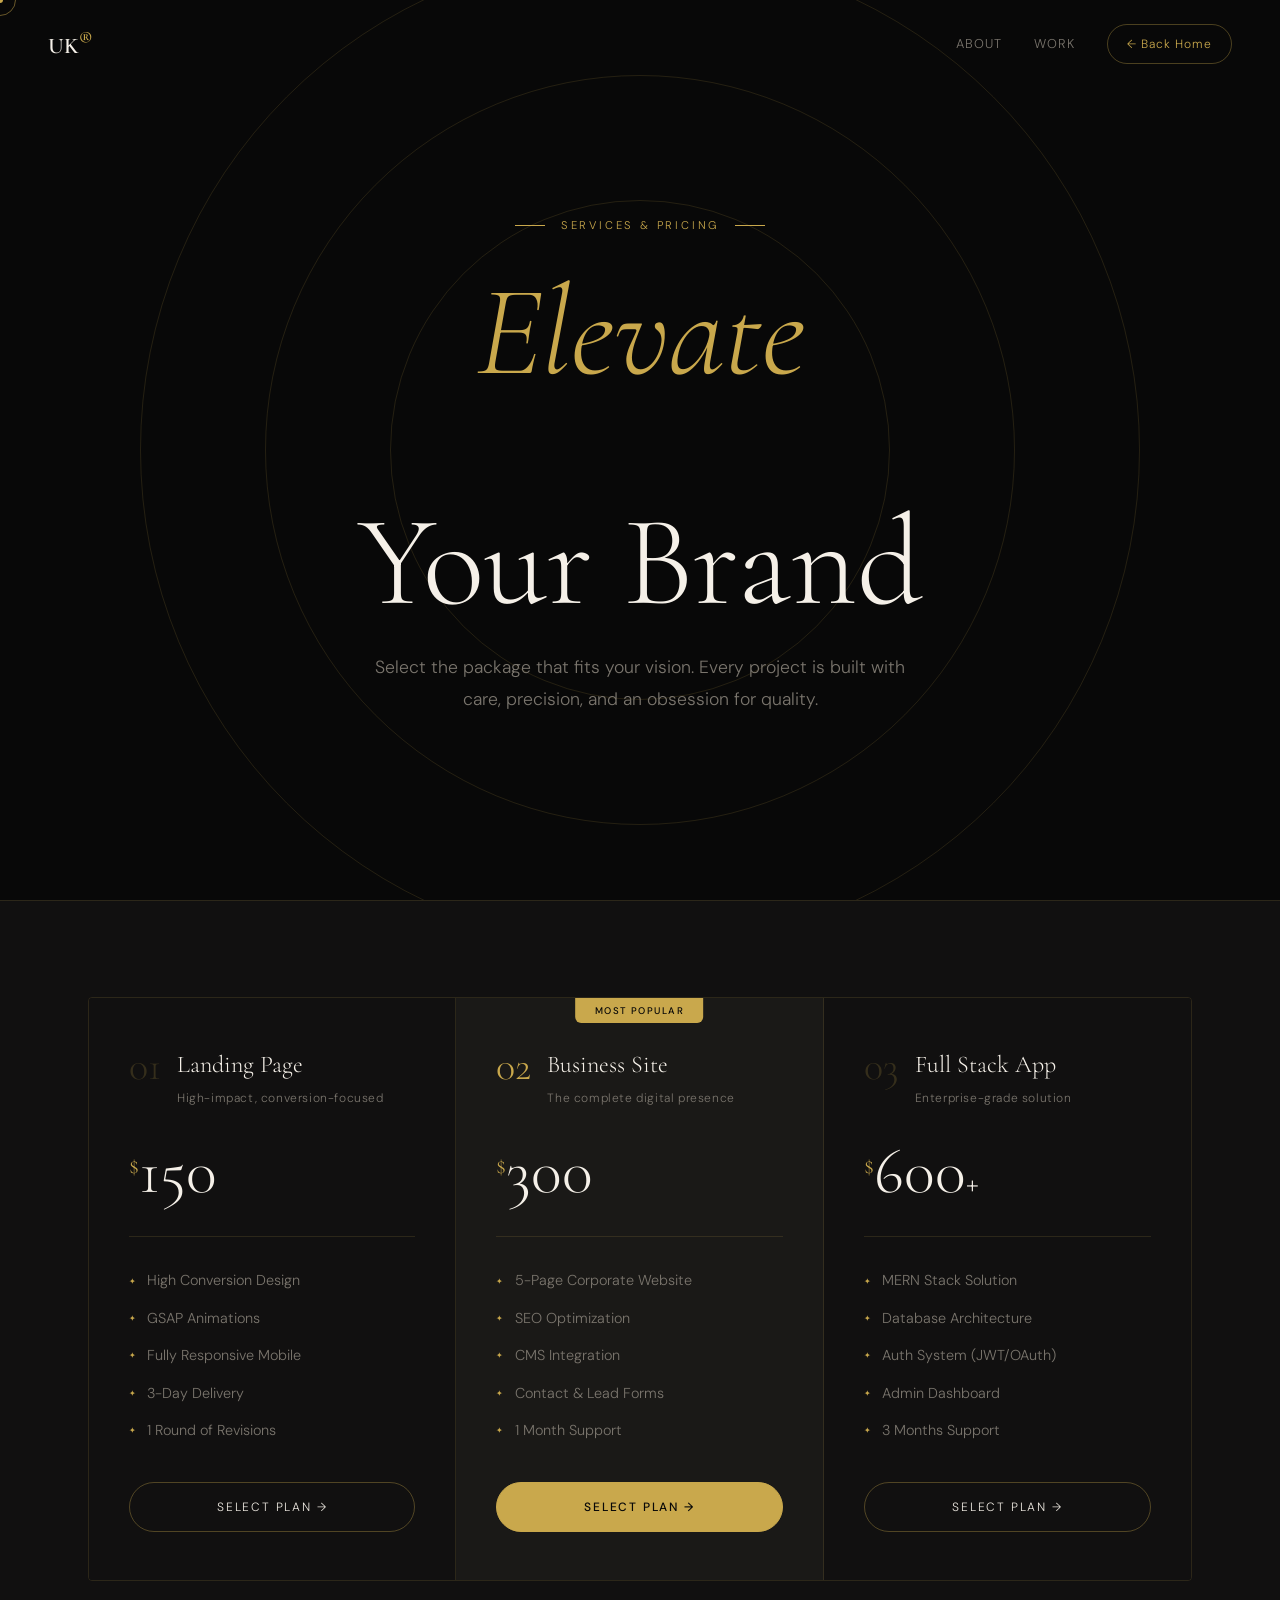
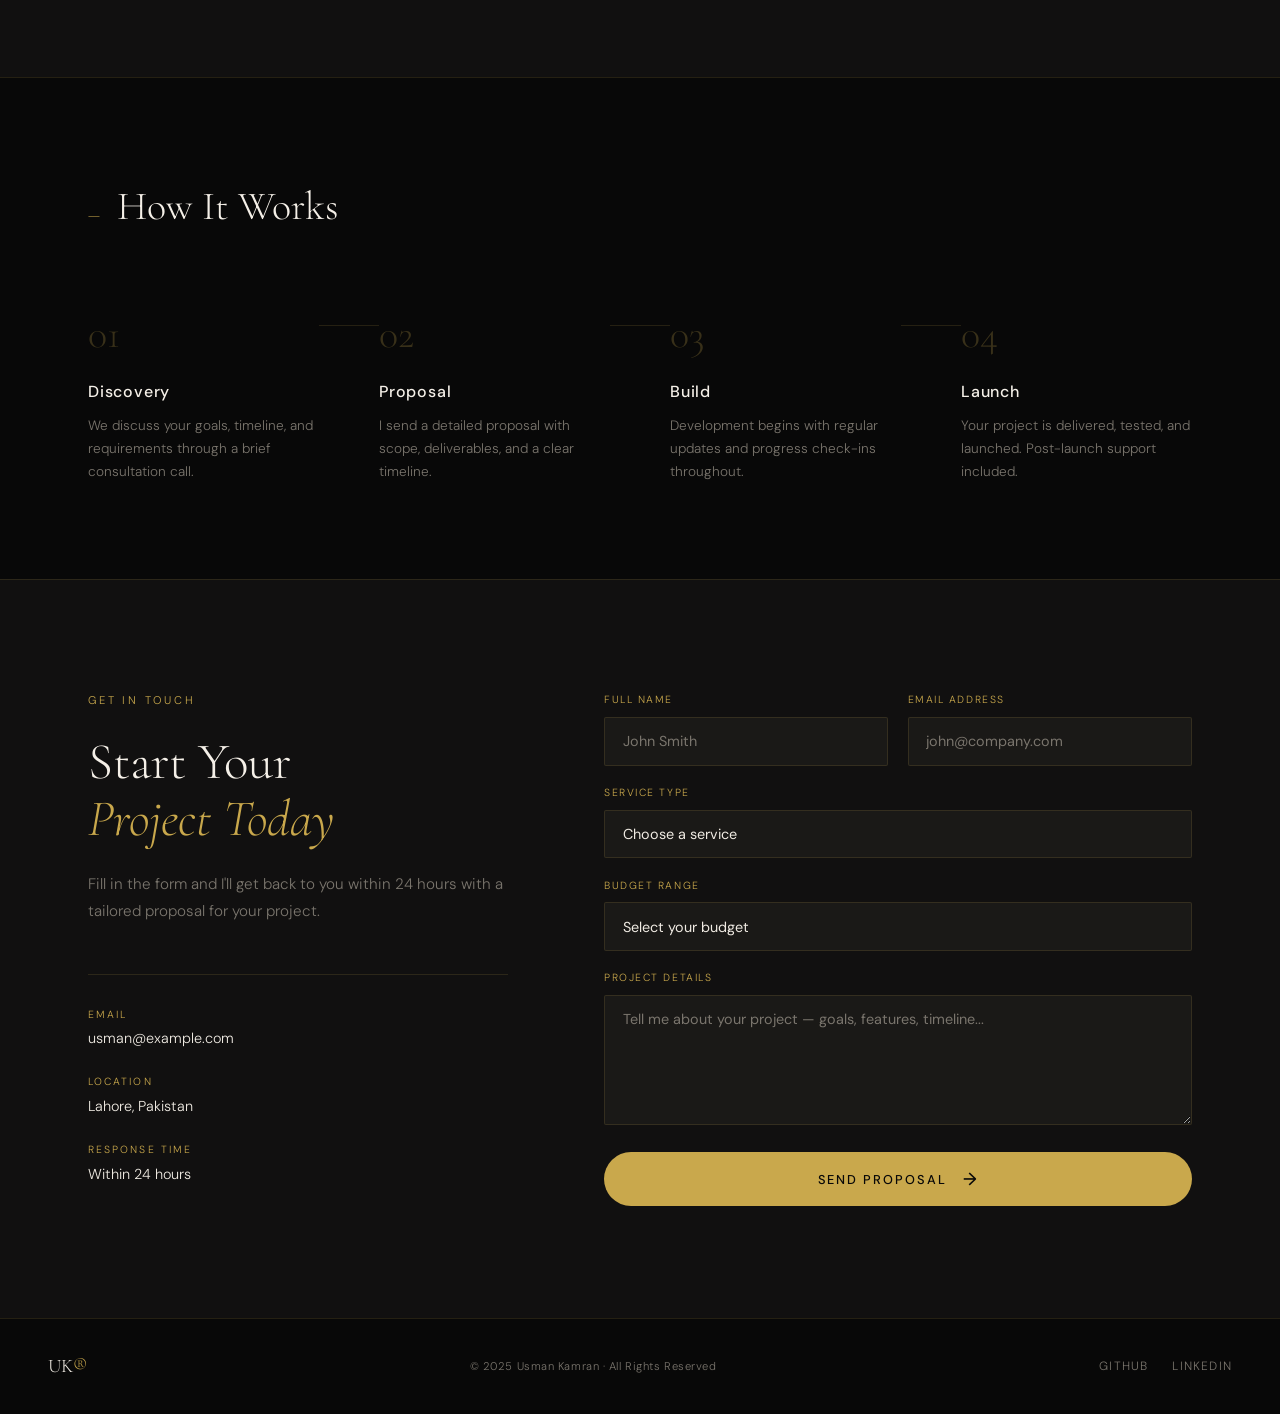
==== Front-end/hire.html @ 37215e36 "Initial commit" ====
<!DOCTYPE html>
<html lang="en">
<head>
    <meta charset="UTF-8">
    <meta name="viewport" content="width=device-width, initial-scale=1.0">
    <title>Hire Usman — Start Your Project</title>
    <link rel="preconnect" href="https://fonts.googleapis.com">
    <link rel="stylesheet" href="https://fonts.googleapis.com/css2?family=Cormorant+Garamond:ital,wght@0,300;0,400;0,600;1,300;1,400&family=DM+Sans:wght@300;400;500&display=swap">
    <link rel="stylesheet" href="hire.css">
</head>
<body>

    <div id="cursor-dot"></div>
    <div id="cursor-ring"></div>

    <nav id="nav">
        <a href="index.html" class="nav-logo">UK<span class="nav-logo-dot">®</span></a>
        <div class="nav-right">
            <a href="index.html#about" class="nav-link">About</a>
            <a href="index.html#work" class="nav-link">Work</a>
            <a href="index.html" class="nav-back">← Back Home</a>
        </div>
    </nav>

    <main>
        <!-- HERO -->
        <section class="hire-hero">
            <div class="hire-hero-inner">
                <p class="hire-eyebrow">
                    <span class="eyebrow-line"></span>
                    Services & Pricing
                    <span class="eyebrow-line"></span>
                </p>
                <h1 class="hire-title">
                    <em>Elevate</em><br>
                    Your Brand
                </h1>
                <p class="hire-sub">Select the package that fits your vision. Every project is built with care, precision, and an obsession for quality.</p>
            </div>
            <div class="hire-hero-deco">
                <div class="deco-ring deco-ring-1"></div>
                <div class="deco-ring deco-ring-2"></div>
                <div class="deco-ring deco-ring-3"></div>
            </div>
        </section>

        <!-- PRICING -->
        <section class="pricing-section">
            <div class="pricing-container">
                <div class="pricing-grid">

                    <!-- Plan 01 -->
                    <div class="plan-card">
                        <div class="plan-header">
                            <div class="plan-num">01</div>
                            <div>
                                <h3 class="plan-name">Landing Page</h3>
                                <p class="plan-tagline">High-impact, conversion-focused</p>
                            </div>
                        </div>
                        <div class="plan-price">
                            <span class="price-dollar">$</span>
                            <span class="price-num">150</span>
                        </div>
                        <div class="plan-divider"></div>
                        <ul class="plan-features">
                            <li><span class="feat-icon">✦</span>High Conversion Design</li>
                            <li><span class="feat-icon">✦</span>GSAP Animations</li>
                            <li><span class="feat-icon">✦</span>Fully Responsive Mobile</li>
                            <li><span class="feat-icon">✦</span>3-Day Delivery</li>
                            <li><span class="feat-icon">✦</span>1 Round of Revisions</li>
                        </ul>
                        <a href="#contact" class="plan-btn">Select Plan →</a>
                    </div>

                    <!-- Plan 02 FEATURED -->
                    <div class="plan-card plan-featured">
                        <div class="plan-badge">Most Popular</div>
                        <div class="plan-header">
                            <div class="plan-num gold">02</div>
                            <div>
                                <h3 class="plan-name">Business Site</h3>
                                <p class="plan-tagline">The complete digital presence</p>
                            </div>
                        </div>
                        <div class="plan-price">
                            <span class="price-dollar">$</span>
                            <span class="price-num">300</span>
                        </div>
                        <div class="plan-divider"></div>
                        <ul class="plan-features">
                            <li><span class="feat-icon">✦</span>5-Page Corporate Website</li>
                            <li><span class="feat-icon">✦</span>SEO Optimization</li>
                            <li><span class="feat-icon">✦</span>CMS Integration</li>
                            <li><span class="feat-icon">✦</span>Contact & Lead Forms</li>
                            <li><span class="feat-icon">✦</span>1 Month Support</li>
                        </ul>
                        <a href="#contact" class="plan-btn plan-btn-gold">Select Plan →</a>
                    </div>

                    <!-- Plan 03 -->
                    <div class="plan-card">
                        <div class="plan-header">
                            <div class="plan-num">03</div>
                            <div>
                                <h3 class="plan-name">Full Stack App</h3>
                                <p class="plan-tagline">Enterprise-grade solution</p>
                            </div>
                        </div>
                        <div class="plan-price">
                            <span class="price-dollar">$</span>
                            <span class="price-num">600<span class="price-plus">+</span></span>
                        </div>
                        <div class="plan-divider"></div>
                        <ul class="plan-features">
                            <li><span class="feat-icon">✦</span>MERN Stack Solution</li>
                            <li><span class="feat-icon">✦</span>Database Architecture</li>
                            <li><span class="feat-icon">✦</span>Auth System (JWT/OAuth)</li>
                            <li><span class="feat-icon">✦</span>Admin Dashboard</li>
                            <li><span class="feat-icon">✦</span>3 Months Support</li>
                        </ul>
                        <a href="#contact" class="plan-btn">Select Plan →</a>
                    </div>

                </div>
            </div>
        </section>

        <!-- PROCESS -->
        <section class="process-section">
            <div class="process-container">
                <div class="process-header">
                    <span class="section-num">—</span>
                    <h2>How It Works</h2>
                </div>
                <div class="process-steps">
                    <div class="process-step">
                        <div class="step-num">01</div>
                        <h4>Discovery</h4>
                        <p>We discuss your goals, timeline, and requirements through a brief consultation call.</p>
                    </div>
                    <div class="step-connector"></div>
                    <div class="process-step">
                        <div class="step-num">02</div>
                        <h4>Proposal</h4>
                        <p>I send a detailed proposal with scope, deliverables, and a clear timeline.</p>
                    </div>
                    <div class="step-connector"></div>
                    <div class="process-step">
                        <div class="step-num">03</div>
                        <h4>Build</h4>
                        <p>Development begins with regular updates and progress check-ins throughout.</p>
                    </div>
                    <div class="step-connector"></div>
                    <div class="process-step">
                        <div class="step-num">04</div>
                        <h4>Launch</h4>
                        <p>Your project is delivered, tested, and launched. Post-launch support included.</p>
                    </div>
                </div>
            </div>
        </section>

        <!-- CONTACT FORM -->
        <section id="contact" class="contact-section">
            <div class="contact-container">
                <div class="contact-left">
                    <p class="contact-eyebrow">Get in Touch</p>
                    <h2 class="contact-title">Start Your<br><em>Project Today</em></h2>
                    <p class="contact-body">Fill in the form and I'll get back to you within 24 hours with a tailored proposal for your project.</p>
                    <div class="contact-info">
                        <div class="contact-info-item">
                            <span class="info-label">Email</span>
                            <span class="info-value">usman@example.com</span>
                        </div>
                        <div class="contact-info-item">
                            <span class="info-label">Location</span>
                            <span class="info-value">Lahore, Pakistan</span>
                        </div>
                        <div class="contact-info-item">
                            <span class="info-label">Response Time</span>
                            <span class="info-value">Within 24 hours</span>
                        </div>
                    </div>
                </div>

                <div class="contact-right">
                    <form class="contact-form" id="contactForm">
                        <div class="form-row">
                            <div class="form-field">
                                <label>Full Name</label>
                                <input type="text" placeholder="John Smith" required>
                            </div>
                            <div class="form-field">
                                <label>Email Address</label>
                                <input type="email" placeholder="john@company.com" required>
                            </div>
                        </div>
                        <div class="form-field">
                            <label>Service Type</label>
                            <select required>
                                <option value="" disabled selected>Choose a service</option>
                                <option value="landing">Landing Page — $150</option>
                                <option value="business">Business Website — $300</option>
                                <option value="fullstack">Full Stack App — $600+</option>
                                <option value="custom">Custom Project</option>
                            </select>
                        </div>
                        <div class="form-field">
                            <label>Budget Range</label>
                            <select>
                                <option value="" disabled selected>Select your budget</option>
                                <option>$100 – $300</option>
                                <option>$300 – $600</option>
                                <option>$600 – $1,500</option>
                                <option>$1,500+</option>
                            </select>
                        </div>
                        <div class="form-field">
                            <label>Project Details</label>
                            <textarea rows="5" placeholder="Tell me about your project — goals, features, timeline..."></textarea>
                        </div>
                        <button type="submit" class="form-submit">
                            <span>Send Proposal</span>
                            <span class="submit-arrow">→</span>
                        </button>
                    </form>
                </div>
            </div>
        </section>
    </main>

    <footer class="hire-footer">
        <span class="footer-logo">UK<span>®</span></span>
        <span class="footer-copy">© 2025 Usman Kamran · All Rights Reserved</span>
        <div class="footer-socials">
            <a href="#">GitHub</a>
            <a href="#">LinkedIn</a>
        </div>
    </footer>

    <script>
        // Cursor
        const dot = document.getElementById('cursor-dot');
        const ring = document.getElementById('cursor-ring');
        let mX = 0, mY = 0, rX = 0, rY = 0;
        document.addEventListener('mousemove', e => {
            mX = e.clientX; mY = e.clientY;
            dot.style.left = mX + 'px';
            dot.style.top = mY + 'px';
        });
        (function animateRing() {
            rX += (mX - rX) * 0.12;
            rY += (mY - rY) * 0.12;
            ring.style.left = rX + 'px';
            ring.style.top = rY + 'px';
            requestAnimationFrame(animateRing);
        })();
        document.querySelectorAll('a, button, .plan-card').forEach(el => {
            el.addEventListener('mouseenter', () => ring.classList.add('hovered'));
            el.addEventListener('mouseleave', () => ring.classList.remove('hovered'));
        });

        // Nav scroll
        window.addEventListener('scroll', () => {
            document.getElementById('nav').classList.toggle('scrolled', scrollY > 60);
        });

        // Form
        document.getElementById('contactForm').addEventListener('submit', function(e) {
            e.preventDefault();
            const btn = this.querySelector('.form-submit');
            btn.innerHTML = '<span>Message Sent ✓</span>';
            btn.style.background = '#c9a84c';
            btn.style.color = '#000';
            btn.disabled = true;
        });

        // Reveal animations
        const obs = new IntersectionObserver(entries => {
            entries.forEach(e => {
                if (e.isIntersecting) { e.target.style.opacity = 1; e.target.style.transform = 'translateY(0)'; obs.unobserve(e.target); }
            });
        }, { threshold: 0.1 });

        document.querySelectorAll('.plan-card, .process-step, .contact-left, .contact-right').forEach((el, i) => {
            el.style.opacity = 0;
            el.style.transform = 'translateY(30px)';
            el.style.transition = `opacity 0.7s ease ${i * 0.1}s, transform 0.7s ease ${i * 0.1}s`;
            obs.observe(el);
        });
    </script>
</body>
</html>
---- Front-end/hire.css ----
@import url('https://fonts.googleapis.com/css2?family=Cormorant+Garamond:ital,wght@0,300;0,400;0,600;1,300;1,400&family=DM+Sans:wght@300;400;500&display=swap');

:root {
    --black: #080808;
    --white: #f5f0e8;
    --off-white: #ede8e0;
    --gold: #c9a84c;
    --gold-light: #e8c97a;
    --gold-dark: #8a6520;
    --text-main: #f0ebe3;
    --text-muted: #7a756d;
    --surface: #111010;
    --surface-2: #1a1917;
    --border: rgba(201,168,76,0.15);
    --border-strong: rgba(201,168,76,0.35);
    --font-display: 'Cormorant Garamond', Georgia, serif;
    --font-body: 'DM Sans', sans-serif;
    --ease-out: cubic-bezier(0.16, 1, 0.3, 1);
}

*, *::before, *::after { margin: 0; padding: 0; box-sizing: border-box; cursor: none; }
html { font-size: 16px; }
body { background: var(--black); color: var(--text-main); font-family: var(--font-body); font-weight: 300; line-height: 1.6; overflow-x: hidden; }
a { text-decoration: none; color: inherit; }
ul { list-style: none; }

/* Cursor */
#cursor-dot { position: fixed; width: 6px; height: 6px; background: var(--gold); border-radius: 50%; pointer-events: none; z-index: 9999; transform: translate(-50%,-50%); }
#cursor-ring { position: fixed; width: 32px; height: 32px; border: 1px solid rgba(201,168,76,0.5); border-radius: 50%; pointer-events: none; z-index: 9998; transform: translate(-50%,-50%); transition: width 0.3s var(--ease-out), height 0.3s var(--ease-out), border-color 0.3s; }
#cursor-ring.hovered { width: 56px; height: 56px; border-color: var(--gold); }

/* Nav */
#nav { position: fixed; top: 0; left: 0; right: 0; z-index: 100; display: flex; align-items: center; justify-content: space-between; padding: 1.5rem 3rem; transition: background 0.4s, padding 0.4s; }
#nav.scrolled { background: rgba(8,8,8,0.92); backdrop-filter: blur(20px); padding: 1rem 3rem; border-bottom: 1px solid var(--border); }
.nav-logo { font-family: var(--font-display); font-size: 1.4rem; font-weight: 600; color: var(--white); }
.nav-logo-dot { color: var(--gold); font-size: 0.8em; vertical-align: super; }
.nav-right { display: flex; align-items: center; gap: 2rem; }
.nav-link { font-size: 0.8rem; letter-spacing: 0.08em; text-transform: uppercase; color: var(--text-muted); transition: color 0.3s; }
.nav-link:hover { color: var(--white); }
.nav-back { font-size: 0.75rem; letter-spacing: 0.08em; border: 1px solid var(--border-strong); padding: 0.6rem 1.2rem; border-radius: 100px; color: var(--gold); transition: all 0.3s; }
.nav-back:hover { background: var(--gold); color: var(--black); }

/* Section Num */
.section-num { font-family: var(--font-display); font-size: 0.9rem; color: var(--gold); letter-spacing: 0.1em; }

/* Hire Hero */
.hire-hero {
    min-height: 100vh;
    display: flex;
    align-items: center;
    justify-content: center;
    position: relative;
    overflow: hidden;
    background: var(--black);
    text-align: center;
    padding: 8rem 2rem 6rem;
}

.hire-hero-inner { position: relative; z-index: 2; }

.hire-eyebrow {
    display: flex;
    align-items: center;
    justify-content: center;
    gap: 1rem;
    font-size: 0.7rem;
    letter-spacing: 0.25em;
    text-transform: uppercase;
    color: var(--gold);
    margin-bottom: 2.5rem;
}

.eyebrow-line { display: inline-block; width: 30px; height: 1px; background: var(--gold); }

.hire-title {
    font-family: var(--font-display);
    font-size: clamp(4rem, 10vw, 10rem);
    font-weight: 300;
    line-height: 0.9;
    color: var(--white);
    margin-bottom: 2rem;
}

.hire-title em { font-style: italic; color: var(--gold); display: block; }

.hire-sub { font-size: 1.1rem; color: var(--text-muted); max-width: 540px; margin: 0 auto; line-height: 1.8; }

/* Decorative rings */
.hire-hero-deco { position: absolute; inset: 0; pointer-events: none; overflow: hidden; }
.deco-ring { position: absolute; border: 1px solid var(--border); border-radius: 50%; }
.deco-ring-1 { width: 500px; height: 500px; top: 50%; left: 50%; transform: translate(-50%,-50%); animation: ringPulse 6s ease-in-out infinite; }
.deco-ring-2 { width: 750px; height: 750px; top: 50%; left: 50%; transform: translate(-50%,-50%); animation: ringPulse 6s ease-in-out infinite 1s; }
.deco-ring-3 { width: 1000px; height: 1000px; top: 50%; left: 50%; transform: translate(-50%,-50%); animation: ringPulse 6s ease-in-out infinite 2s; }

@keyframes ringPulse {
    0%, 100% { opacity: 0.3; transform: translate(-50%,-50%) scale(1); }
    50% { opacity: 0.6; transform: translate(-50%,-50%) scale(1.02); }
}

/* Pricing */
.pricing-section { padding: 6rem 0; background: var(--surface); border-top: 1px solid var(--border); }
.pricing-container { max-width: 1200px; margin: 0 auto; padding: 0 3rem; }

.pricing-grid {
    display: grid;
    grid-template-columns: repeat(3, 1fr);
    gap: 0;
    border: 1px solid var(--border);
    border-radius: 4px;
    overflow: hidden;
}

.plan-card {
    background: var(--surface);
    padding: 3rem 2.5rem;
    border-right: 1px solid var(--border);
    display: flex;
    flex-direction: column;
    position: relative;
    transition: background 0.3s ease;
}

.plan-card:last-child { border-right: none; }
.plan-card:hover { background: var(--surface-2); }

.plan-card.plan-featured {
    background: var(--surface-2);
    border-right: 1px solid var(--border);
}

.plan-badge {
    position: absolute;
    top: 0;
    left: 50%;
    transform: translateX(-50%);
    background: var(--gold);
    color: var(--black);
    font-size: 0.6rem;
    font-weight: 500;
    letter-spacing: 0.15em;
    text-transform: uppercase;
    padding: 0.3rem 1.2rem;
    border-radius: 0 0 6px 6px;
}

.plan-header { display: flex; align-items: flex-start; gap: 1rem; margin-bottom: 2rem; }

.plan-num {
    font-family: var(--font-display);
    font-size: 2.5rem;
    font-weight: 300;
    color: rgba(201,168,76,0.2);
    line-height: 1;
    flex-shrink: 0;
}

.plan-num.gold { color: var(--gold); }

.plan-name {
    font-family: var(--font-display);
    font-size: 1.5rem;
    font-weight: 300;
    color: var(--white);
}

.plan-tagline { font-size: 0.75rem; color: var(--text-muted); margin-top: 0.3rem; letter-spacing: 0.05em; }

.plan-price {
    display: flex;
    align-items: flex-start;
    margin-bottom: 2rem;
}

.price-dollar { font-family: var(--font-display); font-size: 1.5rem; color: var(--gold); margin-top: 0.4rem; }
.price-num { font-family: var(--font-display); font-size: 4rem; font-weight: 300; color: var(--white); line-height: 1; }
.price-plus { font-size: 2rem; }

.plan-divider { height: 1px; background: var(--border); margin-bottom: 2rem; }

.plan-features { display: flex; flex-direction: column; gap: 0.9rem; flex-grow: 1; margin-bottom: 2.5rem; }

.plan-features li { display: flex; align-items: center; gap: 0.7rem; font-size: 0.9rem; color: var(--text-muted); }

.feat-icon { color: var(--gold); font-size: 0.5rem; flex-shrink: 0; }

.plan-btn {
    display: block;
    text-align: center;
    font-size: 0.75rem;
    letter-spacing: 0.15em;
    text-transform: uppercase;
    border: 1px solid var(--border-strong);
    color: var(--text-main);
    padding: 0.9rem 1.5rem;
    border-radius: 100px;
    transition: all 0.3s ease;
}

.plan-btn:hover { background: var(--white); color: var(--black); border-color: var(--white); }

.plan-btn.plan-btn-gold {
    background: var(--gold);
    color: var(--black);
    border-color: var(--gold);
    font-weight: 500;
}

.plan-btn.plan-btn-gold:hover { background: var(--gold-light); border-color: var(--gold-light); }

/* Process */
.process-section { padding: 6rem 0; background: var(--black); border-top: 1px solid var(--border); }
.process-container { max-width: 1200px; margin: 0 auto; padding: 0 3rem; }

.process-header { display: flex; align-items: baseline; gap: 1rem; margin-bottom: 4rem; }
.process-header h2 { font-family: var(--font-display); font-size: 2.5rem; font-weight: 300; color: var(--white); }

.process-steps {
    display: flex;
    align-items: flex-start;
    gap: 0;
}

.process-step { flex: 1; }

.step-connector {
    flex: 0 0 60px;
    height: 1px;
    background: var(--border);
    margin-top: 1.4rem;
}

.step-num {
    font-family: var(--font-display);
    font-size: 2.5rem;
    font-weight: 300;
    color: rgba(201,168,76,0.25);
    margin-bottom: 0.8rem;
}

.process-step h4 { font-size: 1rem; font-weight: 500; color: var(--white); margin-bottom: 0.6rem; letter-spacing: 0.05em; }
.process-step p { font-size: 0.85rem; color: var(--text-muted); line-height: 1.7; }

/* Contact */
.contact-section { padding: 7rem 0; background: var(--surface); border-top: 1px solid var(--border); }
.contact-container { max-width: 1200px; margin: 0 auto; padding: 0 3rem; display: grid; grid-template-columns: 1fr 1.4fr; gap: 6rem; align-items: start; }

.contact-eyebrow { font-size: 0.7rem; letter-spacing: 0.25em; text-transform: uppercase; color: var(--gold); margin-bottom: 1.5rem; display: block; }

.contact-title {
    font-family: var(--font-display);
    font-size: clamp(2rem, 4vw, 3.5rem);
    font-weight: 300;
    color: var(--white);
    line-height: 1.1;
    margin-bottom: 1.5rem;
}

.contact-title em { font-style: italic; color: var(--gold); }

.contact-body { font-size: 0.95rem; color: var(--text-muted); line-height: 1.8; margin-bottom: 3rem; }

.contact-info { display: flex; flex-direction: column; gap: 1.5rem; border-top: 1px solid var(--border); padding-top: 2rem; }
.contact-info-item { display: flex; flex-direction: column; gap: 0.25rem; }
.info-label { font-size: 0.65rem; letter-spacing: 0.2em; text-transform: uppercase; color: var(--gold); }
.info-value { font-size: 0.9rem; color: var(--text-main); }

/* Form */
.contact-form { display: flex; flex-direction: column; gap: 1.2rem; }

.form-row { display: grid; grid-template-columns: 1fr 1fr; gap: 1.2rem; }

.form-field { display: flex; flex-direction: column; gap: 0.5rem; }

.form-field label { font-size: 0.65rem; letter-spacing: 0.15em; text-transform: uppercase; color: var(--gold); }

input, select, textarea {
    background: var(--surface-2);
    border: 1px solid var(--border);
    color: var(--text-main);
    padding: 0.9rem 1.1rem;
    border-radius: 2px;
    font-family: var(--font-body);
    font-size: 0.9rem;
    outline: none;
    width: 100%;
    transition: border-color 0.3s ease;
    -webkit-appearance: none;
}

input::placeholder, textarea::placeholder { color: var(--text-muted); }
input:focus, select:focus, textarea:focus { border-color: var(--gold); }

select { cursor: none; }
select option { background: #111; color: var(--text-main); }

textarea { resize: vertical; min-height: 130px; }

.form-submit {
    display: flex;
    align-items: center;
    justify-content: center;
    gap: 1rem;
    background: var(--gold);
    border: none;
    color: var(--black);
    font-family: var(--font-body);
    font-size: 0.8rem;
    font-weight: 500;
    letter-spacing: 0.15em;
    text-transform: uppercase;
    padding: 1rem 2rem;
    border-radius: 100px;
    transition: all 0.3s ease;
    margin-top: 0.5rem;
    cursor: none;
}

.form-submit:hover { background: var(--gold-light); transform: translateY(-2px); }

.submit-arrow { font-size: 1.1rem; transition: transform 0.3s ease; }
.form-submit:hover .submit-arrow { transform: translateX(4px); }

/* Footer */
.hire-footer {
    background: var(--black);
    border-top: 1px solid var(--border);
    padding: 2rem 3rem;
    display: flex;
    align-items: center;
    justify-content: space-between;
    flex-wrap: wrap;
    gap: 1rem;
}

.footer-logo { font-family: var(--font-display); font-size: 1.2rem; color: var(--white); }
.footer-logo span { color: var(--gold); }
.footer-copy { font-size: 0.7rem; color: var(--text-muted); letter-spacing: 0.05em; }

.footer-socials { display: flex; gap: 1.5rem; }
.footer-socials a { font-size: 0.75rem; letter-spacing: 0.1em; text-transform: uppercase; color: var(--text-muted); transition: color 0.3s; }
.footer-socials a:hover { color: var(--gold); }

/* Responsive */
@media (max-width: 900px) {
    .pricing-grid { grid-template-columns: 1fr; border-radius: 4px; }
    .plan-card { border-right: none; border-bottom: 1px solid var(--border); }
    .plan-card:last-child { border-bottom: none; }
    .process-steps { flex-direction: column; gap: 2rem; }
    .step-connector { width: 1px; height: 30px; margin: 0 0 0 1.2rem; }
    .contact-container { grid-template-columns: 1fr; gap: 3rem; }
    .form-row { grid-template-columns: 1fr; }
    #nav { padding: 1.2rem 1.5rem; }
    .pricing-container, .process-container, .contact-container { padding: 0 1.5rem; }
}
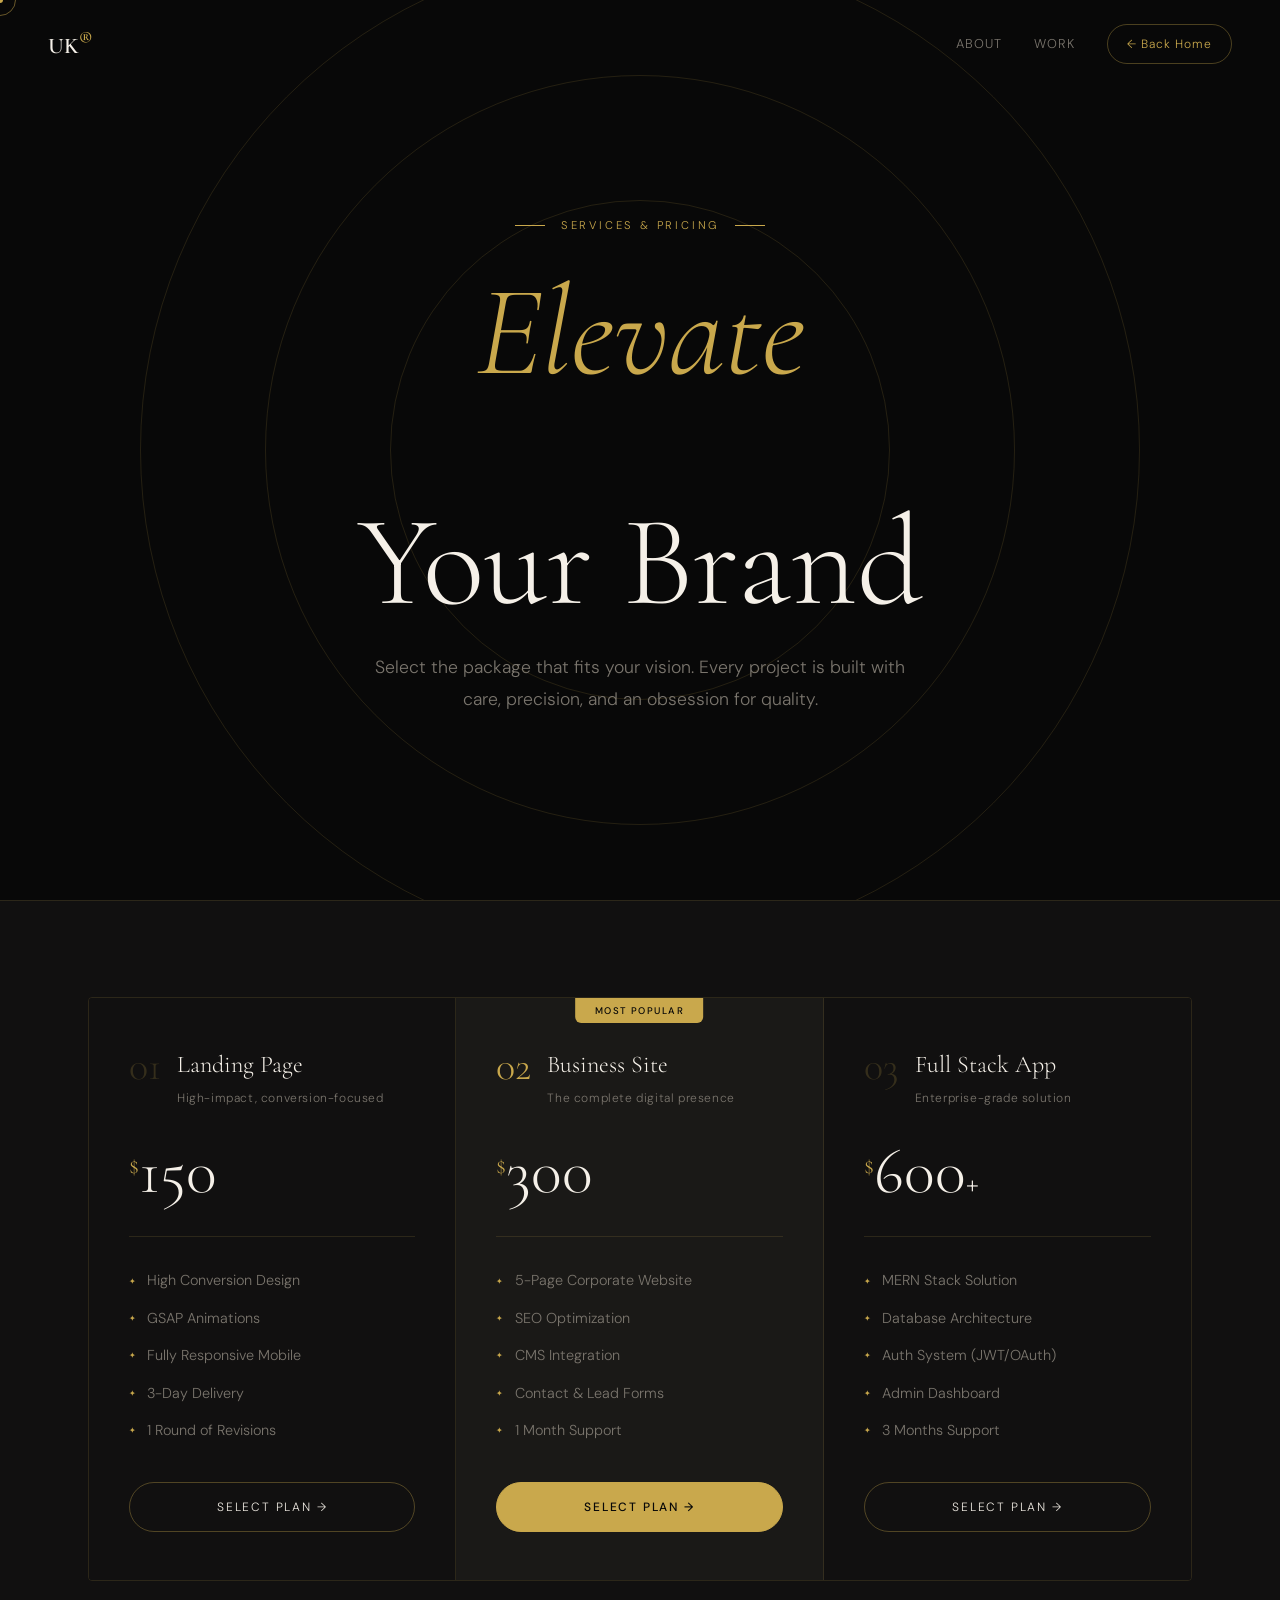
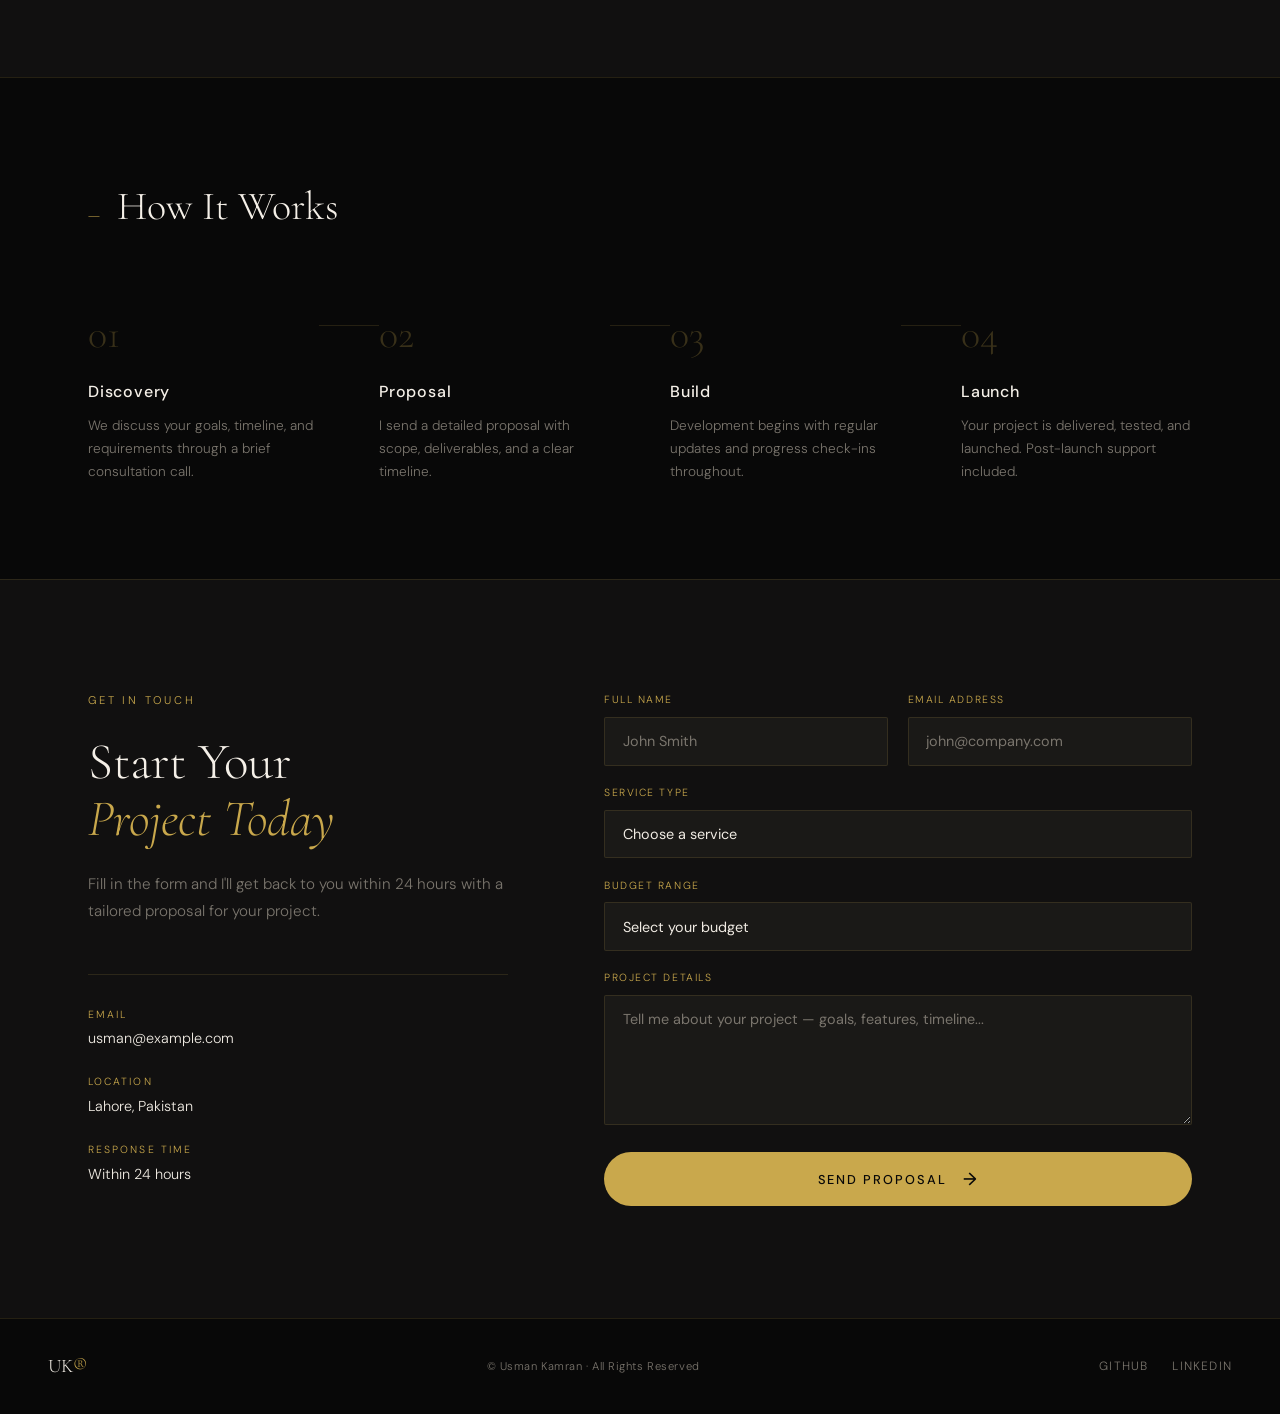
==== commit 8b0b8bb0: "Change some things" ====
--- a/Front-end/hire.html
+++ b/Front-end/hire.html
@@ -232,7 +232,7 @@
 
     <footer class="hire-footer">
         <span class="footer-logo">UK<span>®</span></span>
-        <span class="footer-copy">© 2025 Usman Kamran · All Rights Reserved</span>
+        <span class="footer-copy">©  Usman Kamran · All Rights Reserved</span>
         <div class="footer-socials">
             <a href="#">GitHub</a>
             <a href="#">LinkedIn</a>
